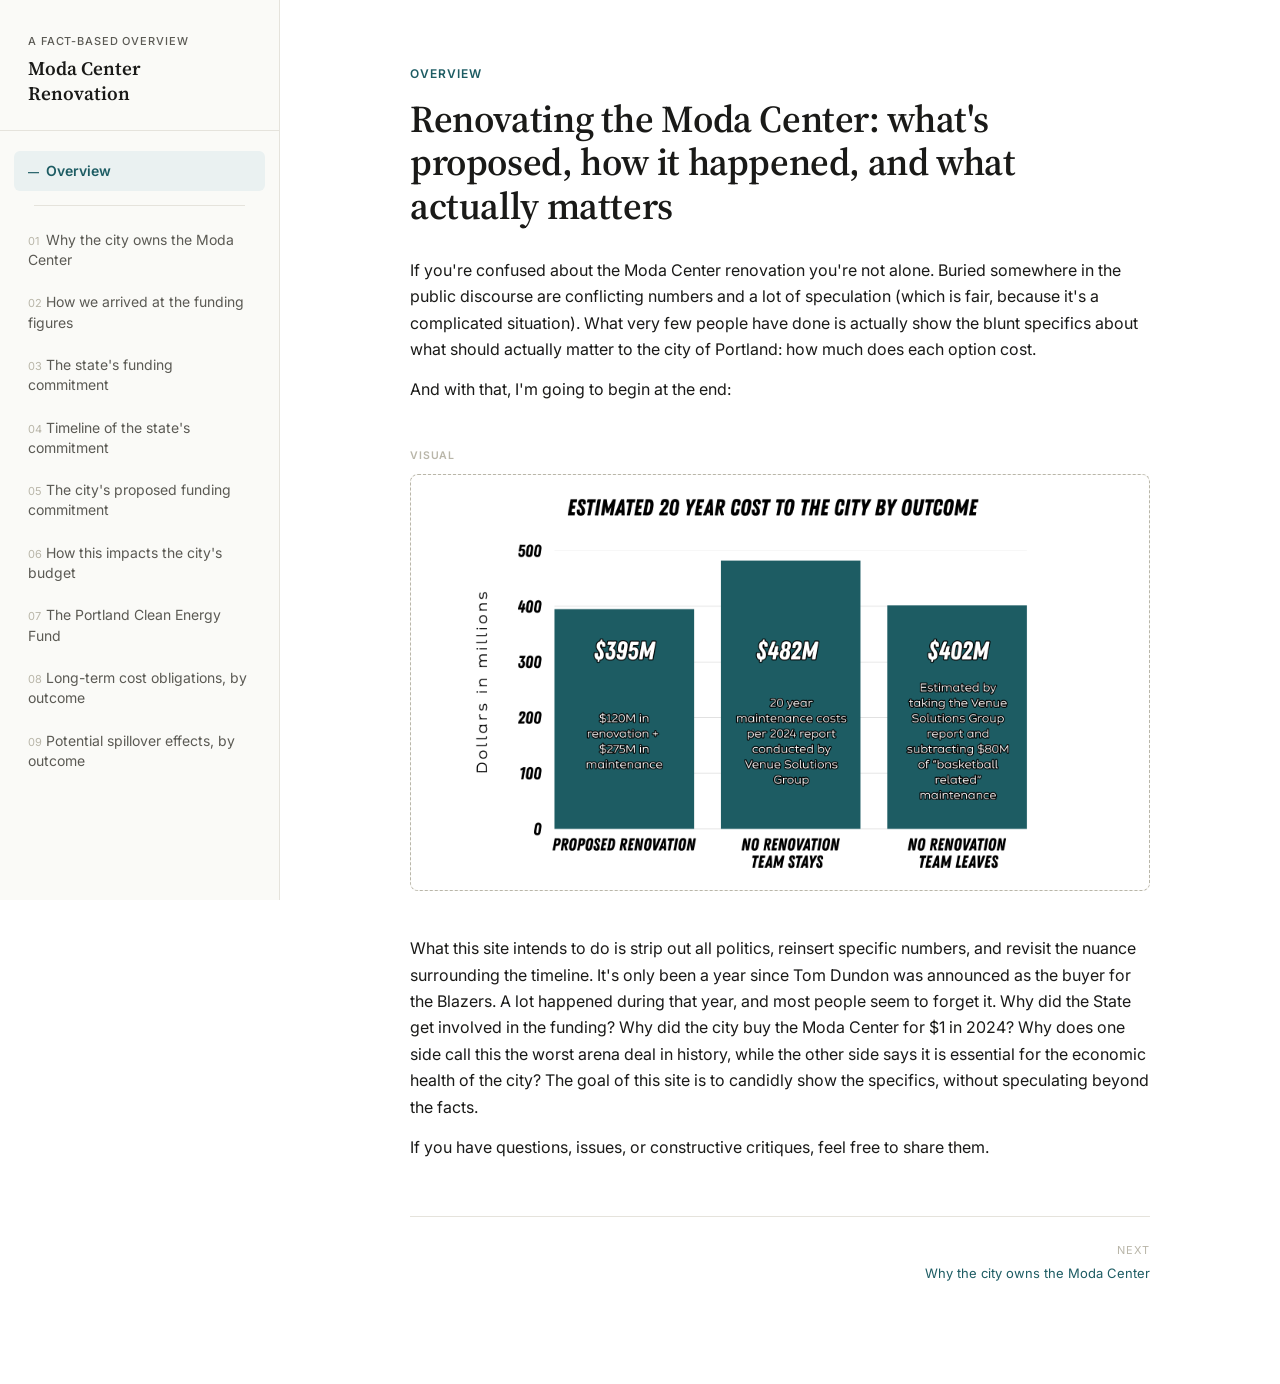
==== index.html @ 4bfef826 "Add files via upload" ====
<!DOCTYPE html>
<html lang="en">
<head>
<meta charset="UTF-8">
<meta name="viewport" content="width=device-width, initial-scale=1.0">
<title>Renovating the Moda Center: what's proposed, how it happened, and what actually matters — Moda Center Renovation</title>
<link rel="preconnect" href="https://fonts.googleapis.com">
<link href="https://fonts.googleapis.com/css2?family=Source+Serif+4:opsz,wght@8..60,500;8..60,600;8..60,700&family=Inter:wght@400;500;600&display=swap" rel="stylesheet">
<link rel="stylesheet" href="styles.css">
</head>
<body>

<div class="mobile-topbar">
  <button class="menu-btn" id="menuBtn" aria-label="Open menu">☰</button>
  <a class="name" href="index.html">Moda Center Renovation</a>
</div>
<div class="sidebar-overlay" id="overlay"></div>

<div class="app">

  <aside class="sidebar" id="sidebar">
    <div class="sidebar-title">
      <div class="kicker">A fact-based overview</div>
      <a class="name" href="index.html">Moda Center<br>Renovation</a>
    </div>
    <nav class="navlist" id="navlist">
      <a href="index.html" class="active"><span class="navnum">—</span>Overview</a>
      <div class="navdivider"></div>
      <a href="city-ownership.html"><span class="navnum">01</span>Why the city owns the Moda Center</a>
      <a href="funding-figures.html"><span class="navnum">02</span>How we arrived at the funding figures</a>
      <a href="state-commitment.html"><span class="navnum">03</span>The state's funding commitment</a>
      <a href="state-timeline.html"><span class="navnum">04</span>Timeline of the state's commitment</a>
      <a href="city-commitment.html"><span class="navnum">05</span>The city's proposed funding commitment</a>
      <a href="city-budget.html"><span class="navnum">06</span>How this impacts the city's budget</a>
      <a href="pcef.html"><span class="navnum">07</span>The Portland Clean Energy Fund</a>
      <a href="long-term-costs.html"><span class="navnum">08</span>Long-term cost obligations, by outcome</a>
      <a href="spillover.html"><span class="navnum">09</span>Potential spillover effects, by outcome</a>
    </nav>
  </aside>

  <main class="content">
    <div class="page">
      <div class="page-eyebrow">Overview</div>
      <h1>Renovating the Moda Center: what's proposed, how it happened, and what actually matters</h1>

      <div class="slot">
        <div class="intro-slot">
<p>If you're confused about the Moda Center renovation you're not alone. Buried somewhere in the public discourse are conflicting numbers and a lot of speculation (which is fair, because it's a complicated situation). What very few people have done is actually show the blunt specifics about what should actually matter to the city of Portland: how much does each option cost.</p>
<p>And with that, I'm going to begin at the end:</p>
        </div>
      </div>

      <div class="slot">
        <div class="slot-label">Visual</div>
        <div class="image-slot">
          <img src="overview.png" alt="Estimated 20-year cost to the city, by outcome">
        </div>
      </div>

      <div class="slot">
        <div class="commentary-slot">
<p>What this site intends to do is strip out all politics, reinsert specific numbers, and revisit the nuance surrounding the timeline. It's only been a year since Tom Dundon was announced as the buyer for the Blazers. A lot happened during that year, and most people seem to forget it. Why did the State get involved in the funding? Why did the city buy the Moda Center for $1 in 2024? Why does one side call this the worst arena deal in history, while the other side says it is essential for the economic health of the city? The goal of this site is to candidly show the specifics, without speculating beyond the facts.</p>
<p>If you have questions, issues, or constructive critiques, feel free to share them.</p>
        </div>
      </div>

      <div class="page-footer-nav">
        <span></span>
        <a class="next" href="city-ownership.html"><span class="dir">Next</span><span>Why the city owns the Moda Center</span></a>
      </div>
    </div>
  </main>
</div>

<script src="script.js"></script>

</body>
</html>
---- styles.css ----
:root{
  --white:#FFFFFF;
  --ink:#1A1A18;
  --ink-soft:#5B5A54;
  --line:#E5E3DC;
  --sidebar-bg:#FAFAF7;
  --accent:#1D5C63;
  --accent-soft:#EAF1F1;
  --placeholder-bg:#F7F6F2;
  --placeholder-line:#B9B6A9;
}
*{box-sizing:border-box;}
html{scroll-behavior:smooth;}
body{
  margin:0;
  background:var(--white);
  color:var(--ink);
  font-family:'Inter', -apple-system, sans-serif;
  line-height:1.65;
  -webkit-font-smoothing:antialiased;
}
a{color:var(--accent);text-decoration-color:rgba(29,92,99,0.35);text-underline-offset:2px;}
a:hover{text-decoration-color:var(--accent);}

/* ---------- Layout ---------- */
.app{display:flex;min-height:100vh;}

/* ---------- Sidebar ---------- */
.sidebar{
  width:280px;
  flex-shrink:0;
  background:var(--sidebar-bg);
  border-right:1px solid var(--line);
  padding:32px 0 40px;
  position:sticky;
  top:0;
  height:100vh;
  overflow-y:auto;
}
.sidebar-title{
  padding:0 28px 24px;
  border-bottom:1px solid var(--line);
  margin-bottom:12px;
}
.sidebar-title .kicker{
  font-size:11px;
  letter-spacing:.08em;
  text-transform:uppercase;
  color:var(--ink-soft);
  margin-bottom:6px;
  font-weight:500;
}
.sidebar-title .name{
  font-family:'Source Serif 4', serif;
  font-weight:600;
  font-size:19px;
  line-height:1.3;
  color:var(--ink);
  text-decoration:none;
  display:block;
}
nav.navlist{padding:8px 14px;}
nav.navlist a{
  display:block;
  text-decoration:none;
  color:var(--ink-soft);
  font-size:14px;
  line-height:1.45;
  padding:10px 14px;
  border-radius:6px;
  margin-bottom:2px;
  transition:background .12s ease, color .12s ease;
}
nav.navlist a:hover{background:var(--accent-soft);color:var(--ink);}
nav.navlist a.active{
  background:var(--accent-soft);
  color:var(--accent);
  font-weight:600;
}
nav.navlist .navnum{
  display:inline-block;
  font-family:'Inter',sans-serif;
  font-size:11px;
  color:var(--placeholder-line);
  width:18px;
}
nav.navlist a.active .navnum{color:var(--accent);}
.navdivider{
  height:1px;background:var(--line);margin:14px 20px;
}

/* Mobile toggle */
.mobile-topbar{display:none;}
.sidebar-overlay{display:none;}

/* ---------- Main content ---------- */
main.content{
  flex:1;
  min-width:0;
  padding:64px 48px 100px;
}
.page{max-width:740px;margin:0 auto;}

.page-eyebrow{
  font-size:12px;
  letter-spacing:.08em;
  text-transform:uppercase;
  color:var(--accent);
  font-weight:600;
  margin-bottom:14px;
}
.page h1{
  font-family:'Source Serif 4', serif;
  font-weight:600;
  font-size:clamp(28px, 4vw, 38px);
  line-height:1.15;
  letter-spacing:-0.01em;
  margin:0 0 28px;
}

/* ---------- Placeholder blocks (user fills these in) ---------- */
.slot{margin-bottom:44px;}
.slot-label{
  font-family:'Inter',sans-serif;
  font-size:10.5px;
  letter-spacing:.08em;
  text-transform:uppercase;
  color:var(--placeholder-line);
  font-weight:600;
  margin-bottom:10px;
}

.intro-slot{
  font-size:16px;
  line-height:1.65;
  color:var(--ink);
}
.intro-slot p{margin:0 0 14px;}
.intro-slot p:last-child{margin-bottom:0;}
.intro-slot .placeholder-text{color:var(--placeholder-line);font-style:italic;}

.image-slot{
  border:1.5px dashed var(--placeholder-line);
  background:var(--placeholder-bg);
  border-radius:8px;
  padding:0;
  overflow:hidden;
}
.image-slot .img-inner{
  min-height:280px;
  display:flex;
  flex-direction:column;
  align-items:center;
  justify-content:center;
  gap:10px;
  padding:36px 24px;
  text-align:center;
}
.image-slot .icon{font-size:26px;opacity:.35;}
.image-slot .img-title{
  font-family:'Inter',sans-serif;
  font-size:13px;
  font-weight:600;
  color:var(--ink-soft);
}
.image-slot .img-desc{
  font-size:13px;
  color:var(--placeholder-line);
  max-width:420px;
}
.image-slot img{
  display:block;
  width:100%;
  height:auto;
}

/* Two images side by side, sharing one caption beneath */
.image-pair{
  display:flex;
  gap:16px;
}
.image-pair .image-slot{
  flex:1;
  min-width:0;
}
@media (max-width:640px){
  .image-pair{flex-direction:column;}
}

/* Real, drafted infographics — distinct from the dashed "add your own" slots */
.graphic-card{
  border:1px solid var(--line);
  background:var(--white);
  border-radius:8px;
  padding:20px 16px 8px;
}
.graphic-card svg{display:block;width:100%;height:auto;}
.graphic-caption{
  font-family:'Inter',sans-serif;
  font-size:12px;
  color:var(--placeholder-line);
  text-align:center;
  padding:10px 16px 4px;
  font-style:italic;
}

.commentary-slot{
  font-size:16px;
  color:var(--ink);
}
.commentary-slot p{margin:0 0 14px;}
.commentary-slot p:last-child{margin-bottom:0;}
.commentary-slot .placeholder-text{
  color:var(--placeholder-line);
  font-style:italic;
  line-height:1.8;
}
.commentary-slot .placeholder-text p{margin:0 0 14px;}
.commentary-slot .example-link-note{
  margin-top:18px;
  padding:14px 16px;
  background:var(--placeholder-bg);
  border:1px dashed var(--placeholder-line);
  border-radius:6px;
  font-family:'Inter',sans-serif;
  font-size:12.5px;
  color:var(--ink-soft);
}
.commentary-slot .example-link-note code{
  background:var(--white);
  border:1px solid var(--line);
  border-radius:3px;
  padding:1px 5px;
  font-size:11.5px;
}
.commentary-slot ul{padding-left:20px;margin:0 0 14px;}
.commentary-slot li{margin-bottom:6px;}

.footnote-ref{
  font-size:11px;
  vertical-align:super;
  color:var(--accent);
  font-weight:600;
  margin-left:1px;
}

.footnotes{
  margin-top:40px;
  padding-top:18px;
  border-top:1px solid var(--line);
}
.footnotes .slot-label{margin-bottom:12px;}
.footnotes ol{
  padding-left:18px;
  margin:0;
  font-family:'Inter',sans-serif;
  font-size:12.5px;
  color:var(--ink-soft);
}
.footnotes li{margin-bottom:8px;line-height:1.6;}

.page-footer-nav{
  margin-top:56px;
  padding-top:24px;
  border-top:1px solid var(--line);
  display:flex;
  justify-content:space-between;
  font-family:'Inter',sans-serif;
  font-size:13px;
}
.page-footer-nav a{
  display:flex;
  flex-direction:column;
  text-decoration:none;
}
.page-footer-nav .dir{font-size:11px;text-transform:uppercase;letter-spacing:.06em;color:var(--placeholder-line);margin-bottom:3px;}
.page-footer-nav .next{margin-left:auto;text-align:right;}

@media (max-width: 880px){
  .sidebar{
    position:fixed;
    left:0;top:0;
    transform:translateX(-100%);
    z-index:50;
    transition:transform .2s ease;
    width:280px;
    box-shadow:2px 0 24px rgba(0,0,0,0.08);
  }
  .sidebar.open{transform:translateX(0);}
  .sidebar-overlay{
    display:none;
    position:fixed;inset:0;
    background:rgba(0,0,0,0.25);
    z-index:40;
  }
  .sidebar-overlay.show{display:block;}
  .mobile-topbar{
    display:flex;
    align-items:center;
    gap:14px;
    padding:16px 20px;
    border-bottom:1px solid var(--line);
    position:sticky;
    top:0;
    background:var(--white);
    z-index:30;
  }
  .mobile-topbar .menu-btn{
    border:1px solid var(--line);
    background:var(--white);
    border-radius:6px;
    width:36px;height:36px;
    display:flex;align-items:center;justify-content:center;
    cursor:pointer;
    font-size:16px;
  }
  .mobile-topbar .name{
    font-family:'Source Serif 4', serif;
    font-weight:600;
    font-size:16px;
    text-decoration:none;
    color:var(--ink);
  }
  main.content{padding:32px 22px 80px;}
}
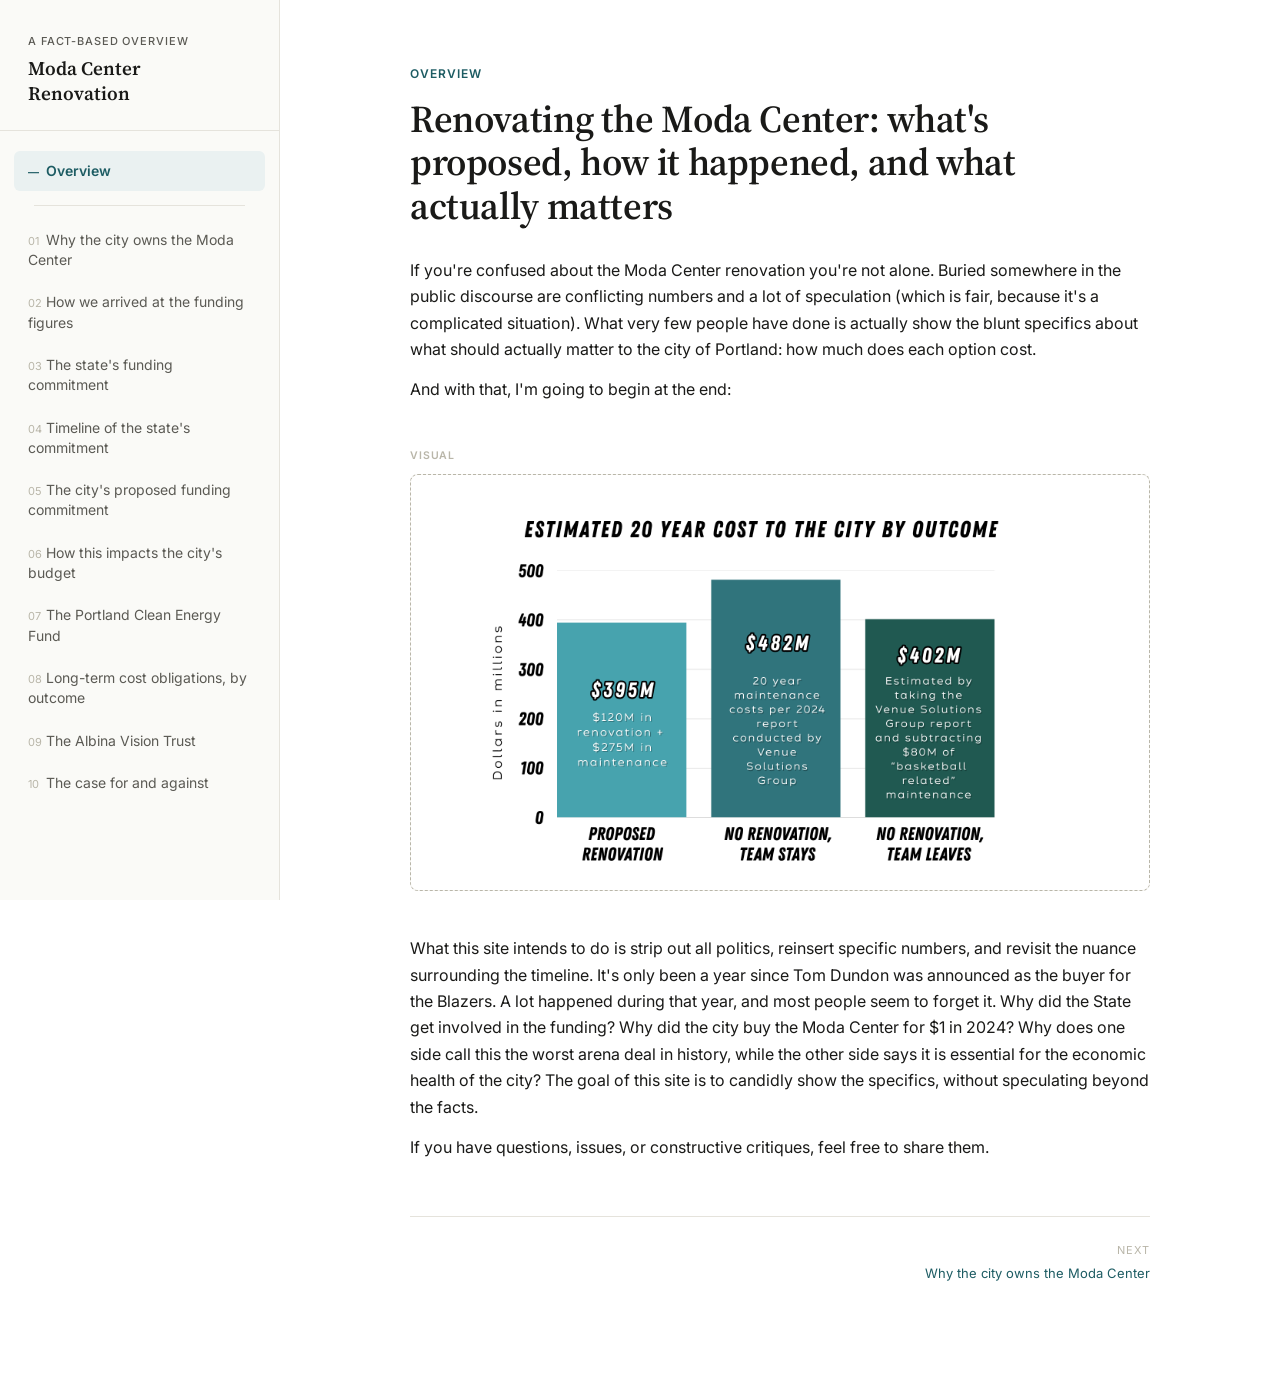
==== commit 7effbcf0: "Add files via upload" ====
--- a/index.html
+++ b/index.html
@@ -34,7 +34,8 @@
       <a href="city-budget.html"><span class="navnum">06</span>How this impacts the city's budget</a>
       <a href="pcef.html"><span class="navnum">07</span>The Portland Clean Energy Fund</a>
       <a href="long-term-costs.html"><span class="navnum">08</span>Long-term cost obligations, by outcome</a>
-      <a href="spillover.html"><span class="navnum">09</span>Potential spillover effects, by outcome</a>
+      <a href="spillover.html"><span class="navnum">09</span>The Albina Vision Trust</a>
+      <a href="case-for-against.html"><span class="navnum">10</span>The case for and against</a>
     </nav>
   </aside>
 
--- a/styles.css
+++ b/styles.css
@@ -187,6 +187,33 @@
   .image-pair{flex-direction:column;}
 }
 
+/* Two columns side by side, each with its own image + list (case-for/case-against pages) */
+.two-col{
+  display:flex;
+  gap:28px;
+  align-items:flex-start;
+}
+.two-col > div{
+  flex:1;
+  min-width:0;
+}
+.two-col h3{
+  font-family:'Source Serif 4', serif;
+  font-weight:600;
+  font-size:19px;
+  margin:0 0 14px;
+}
+.two-col ul{
+  padding-left:20px;
+  margin:14px 0 0;
+  font-size:15px;
+}
+.two-col li{margin-bottom:12px;line-height:1.55;}
+.two-col li a{font-size:12.5px;}
+@media (max-width:768px){
+  .two-col{flex-direction:column;}
+}
+
 /* Real, drafted infographics — distinct from the dashed "add your own" slots */
 .graphic-card{
   border:1px solid var(--line);
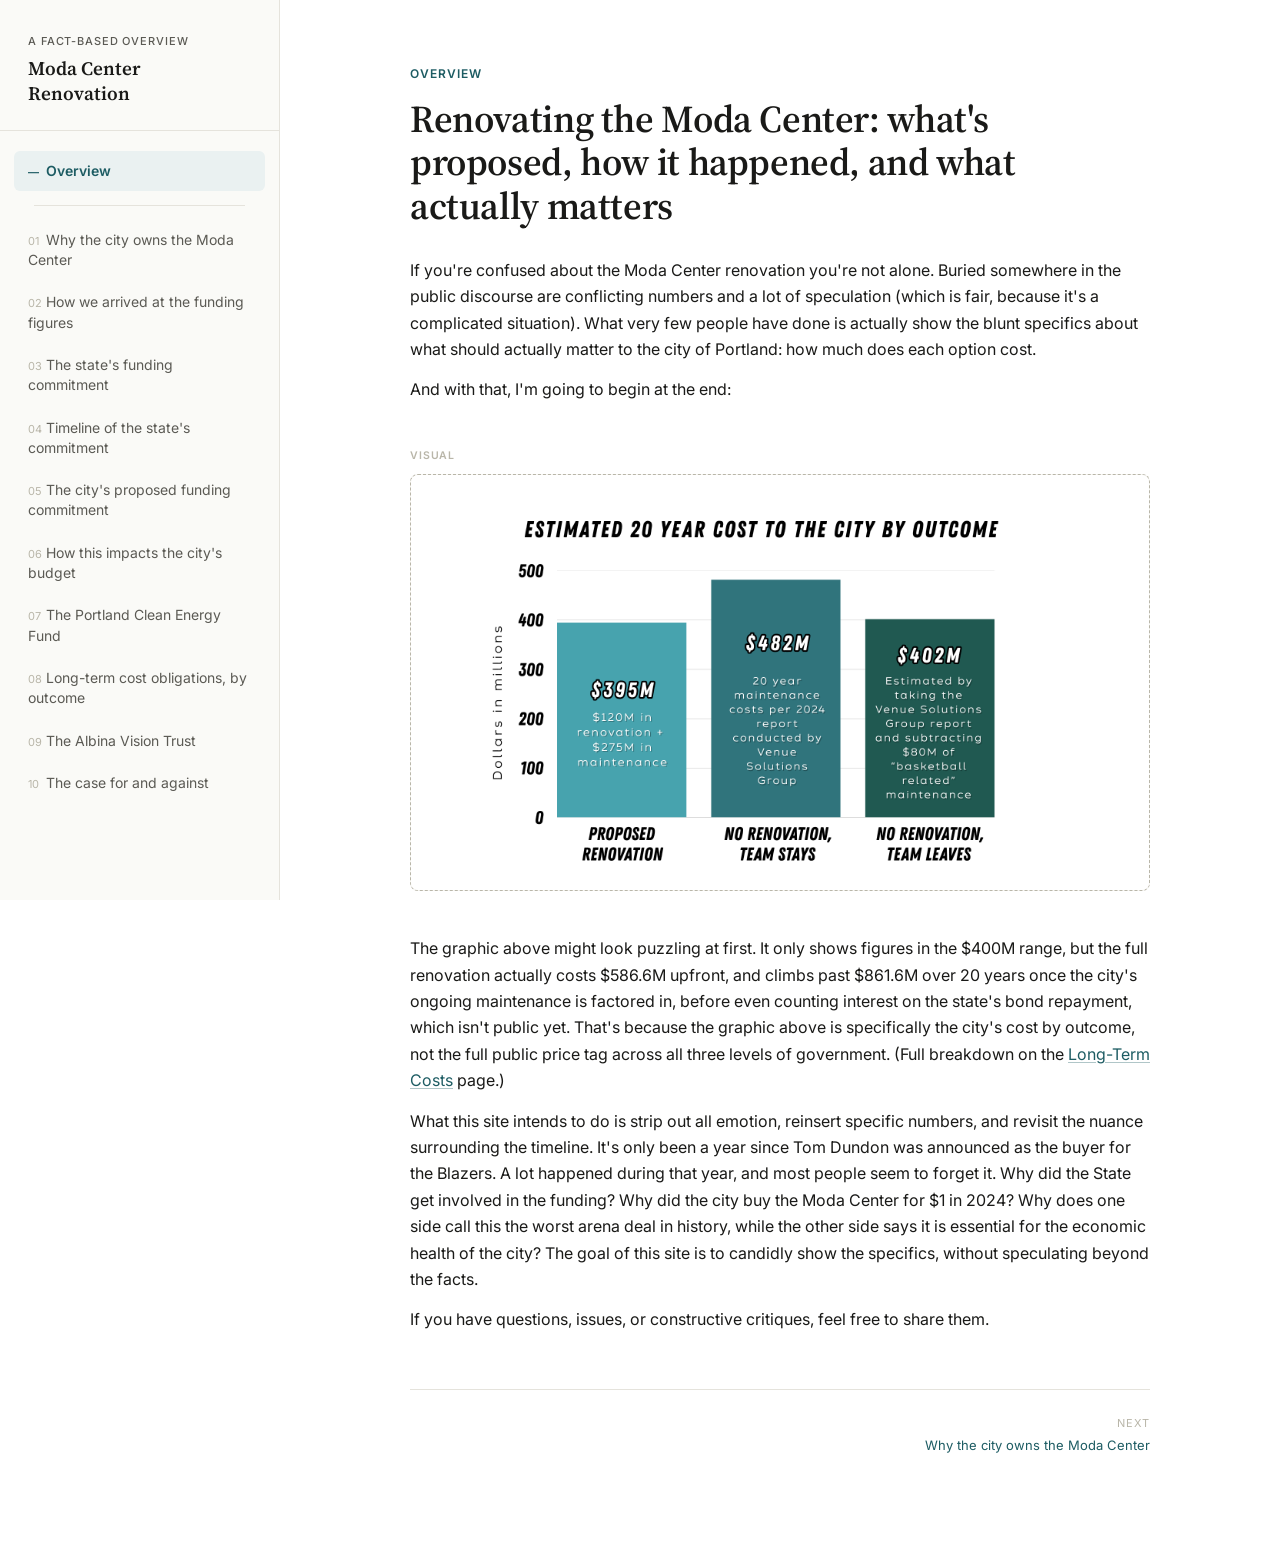
==== commit 15a52605: "Add files via upload" ====
--- a/index.html
+++ b/index.html
@@ -60,7 +60,8 @@
 
       <div class="slot">
         <div class="commentary-slot">
-<p>What this site intends to do is strip out all politics, reinsert specific numbers, and revisit the nuance surrounding the timeline. It's only been a year since Tom Dundon was announced as the buyer for the Blazers. A lot happened during that year, and most people seem to forget it. Why did the State get involved in the funding? Why did the city buy the Moda Center for $1 in 2024? Why does one side call this the worst arena deal in history, while the other side says it is essential for the economic health of the city? The goal of this site is to candidly show the specifics, without speculating beyond the facts.</p>
+<p>The graphic above might look puzzling at first. It only shows figures in the $400M range, but the full renovation actually costs $586.6M upfront, and climbs past $861.6M over 20 years once the city's ongoing maintenance is factored in, before even counting interest on the state's bond repayment, which isn't public yet. That's because the graphic above is specifically the city's cost by outcome, not the full public price tag across all three levels of government. (Full breakdown on the <a href="long-term-costs.html">Long-Term Costs</a> page.)</p>
+<p>What this site intends to do is strip out all emotion, reinsert specific numbers, and revisit the nuance surrounding the timeline. It's only been a year since Tom Dundon was announced as the buyer for the Blazers. A lot happened during that year, and most people seem to forget it. Why did the State get involved in the funding? Why did the city buy the Moda Center for $1 in 2024? Why does one side call this the worst arena deal in history, while the other side says it is essential for the economic health of the city? The goal of this site is to candidly show the specifics, without speculating beyond the facts.</p>
 <p>If you have questions, issues, or constructive critiques, feel free to share them.</p>
         </div>
       </div>
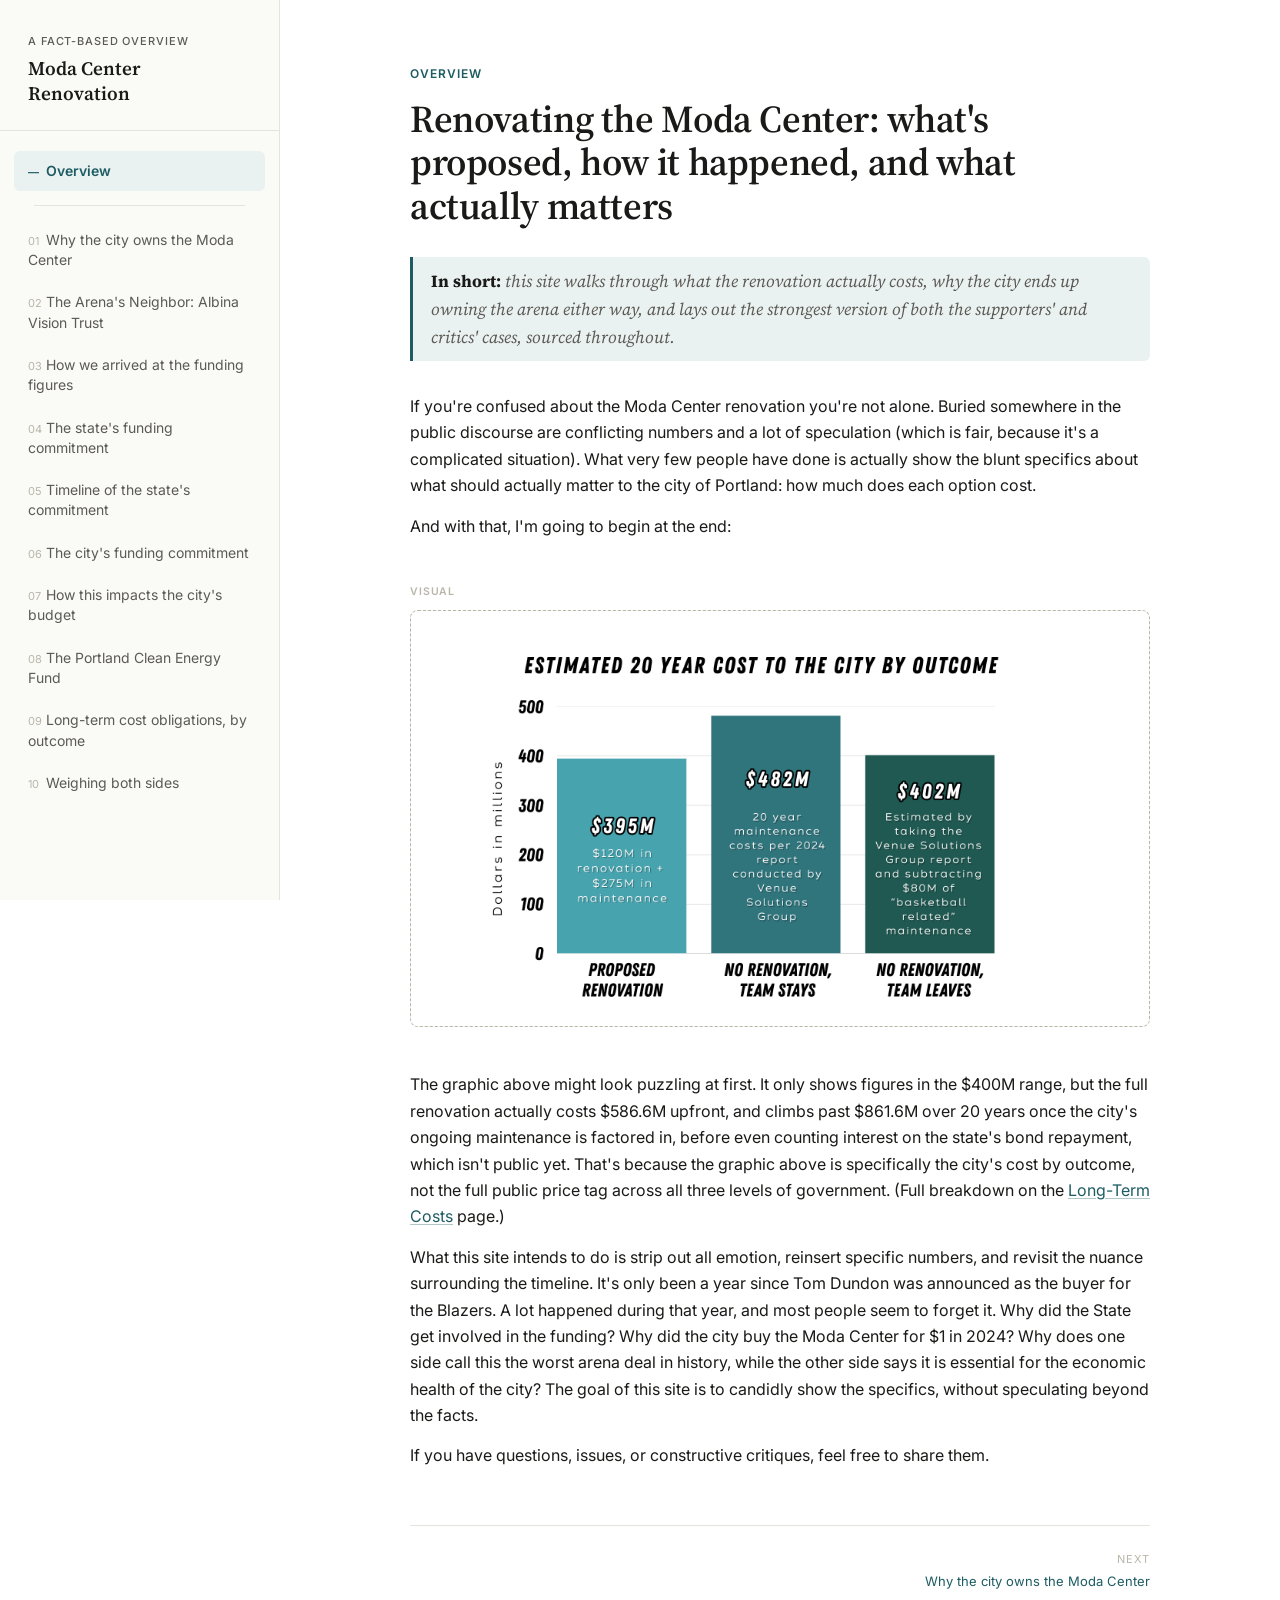
==== commit 6f6a685f: "Add files via upload" ====
--- a/index.html
+++ b/index.html
@@ -24,18 +24,18 @@
       <a class="name" href="index.html">Moda Center<br>Renovation</a>
     </div>
     <nav class="navlist" id="navlist">
-      <a href="index.html" class="active"><span class="navnum">—</span>Overview</a>
+      <a href="index.html" class="active"><span class="navnum">&mdash;</span>Overview</a>
       <div class="navdivider"></div>
       <a href="city-ownership.html"><span class="navnum">01</span>Why the city owns the Moda Center</a>
-      <a href="funding-figures.html"><span class="navnum">02</span>How we arrived at the funding figures</a>
-      <a href="state-commitment.html"><span class="navnum">03</span>The state's funding commitment</a>
-      <a href="state-timeline.html"><span class="navnum">04</span>Timeline of the state's commitment</a>
-      <a href="city-commitment.html"><span class="navnum">05</span>The city's proposed funding commitment</a>
-      <a href="city-budget.html"><span class="navnum">06</span>How this impacts the city's budget</a>
-      <a href="pcef.html"><span class="navnum">07</span>The Portland Clean Energy Fund</a>
-      <a href="long-term-costs.html"><span class="navnum">08</span>Long-term cost obligations, by outcome</a>
-      <a href="spillover.html"><span class="navnum">09</span>The Albina Vision Trust</a>
-      <a href="case-for-against.html"><span class="navnum">10</span>The case for and against</a>
+      <a href="albina.html"><span class="navnum">02</span>The Arena's Neighbor: Albina Vision Trust</a>
+      <a href="funding-figures.html"><span class="navnum">03</span>How we arrived at the funding figures</a>
+      <a href="state-commitment.html"><span class="navnum">04</span>The state's funding commitment</a>
+      <a href="state-timeline.html"><span class="navnum">05</span>Timeline of the state's commitment</a>
+      <a href="city-commitment.html"><span class="navnum">06</span>The city's funding commitment</a>
+      <a href="city-budget.html"><span class="navnum">07</span>How this impacts the city's budget</a>
+      <a href="pcef.html"><span class="navnum">08</span>The Portland Clean Energy Fund</a>
+      <a href="long-term-costs.html"><span class="navnum">09</span>Long-term cost obligations, by outcome</a>
+      <a href="case-for-against.html"><span class="navnum">10</span>Weighing both sides</a>
     </nav>
   </aside>
 
@@ -43,6 +43,10 @@
     <div class="page">
       <div class="page-eyebrow">Overview</div>
       <h1>Renovating the Moda Center: what's proposed, how it happened, and what actually matters</h1>
+
+      <div class="tldr">
+        <strong>In short:</strong> this site walks through what the renovation actually costs, why the city ends up owning the arena either way, and lays out the strongest version of both the supporters' and critics' cases, sourced throughout.
+      </div>
 
       <div class="slot">
         <div class="intro-slot">
--- a/styles.css
+++ b/styles.css
@@ -285,6 +285,79 @@
   color:var(--ink-soft);
 }
 .footnotes li{margin-bottom:8px;line-height:1.6;}
+
+/* One-line "in short" summary under H1 */
+.tldr{
+  font-size:17px;
+  color:var(--ink-soft);
+  border-left:3px solid var(--accent);
+  padding:10px 18px;
+  margin:0 0 32px;
+  background:var(--accent-soft);
+  border-radius:0 6px 6px 0;
+  font-family:'Source Serif 4', serif;
+  font-style:italic;
+}
+.tldr strong{font-style:normal;color:var(--ink);}
+
+/* Pulled-out stat callout (two-panel comparison) */
+.stat-callout{
+  display:flex;
+  border:1px solid var(--line);
+  border-radius:8px;
+  overflow:hidden;
+  margin:32px 0;
+}
+.stat-callout .stat-block{
+  flex:1;
+  padding:22px 20px;
+  text-align:center;
+  border-right:1px solid var(--line);
+}
+.stat-callout .stat-block:last-child{border-right:none;background:var(--accent-soft);}
+.stat-callout .num{
+  font-family:'Source Serif 4', serif;
+  font-weight:600;
+  font-size:32px;
+  color:var(--ink);
+  display:block;
+}
+.stat-callout .stat-block:last-child .num{color:var(--accent);}
+.stat-callout .lbl{
+  font-size:12px;
+  color:var(--ink-soft);
+  text-transform:uppercase;
+  letter-spacing:.04em;
+  margin-top:4px;
+  display:block;
+}
+@media (max-width:600px){
+  .stat-callout{flex-direction:column;}
+  .stat-callout .stat-block{border-right:none;border-bottom:1px solid var(--line);}
+  .stat-callout .stat-block:last-child{border-bottom:none;}
+}
+
+/* Consistent bold-label / dated fact list */
+.fact-list{list-style:none;margin:14px 0;padding:0;}
+.fact-list li{
+  display:grid;
+  grid-template-columns:120px 1fr;
+  gap:16px;
+  padding:12px 0;
+  border-bottom:1px solid var(--line);
+  font-size:15px;
+}
+.fact-list li:first-child{padding-top:0;}
+.fact-list li:last-child{border-bottom:none;}
+.fact-list .fl-label{
+  font-family:'Source Serif 4', serif;
+  font-weight:600;
+  color:var(--accent);
+  font-size:15px;
+}
+@media (max-width:560px){
+  .fact-list li{grid-template-columns:1fr;gap:2px;}
+}
 
 .page-footer-nav{
   margin-top:56px;
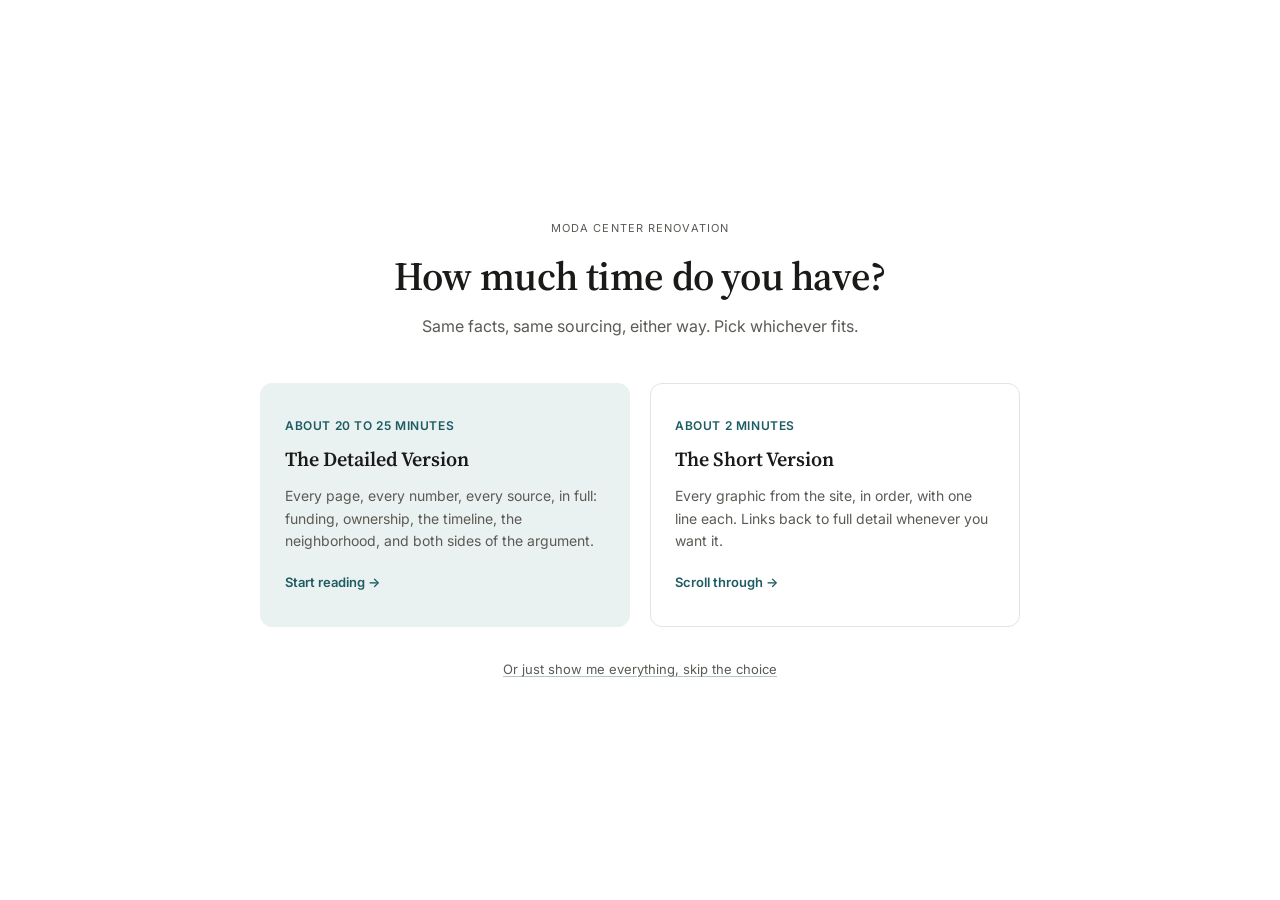
==== commit 066af4f6: "Add files via upload" ====
--- a/index.html
+++ b/index.html
@@ -3,82 +3,36 @@
 <head>
 <meta charset="UTF-8">
 <meta name="viewport" content="width=device-width, initial-scale=1.0">
-<title>Renovating the Moda Center: what's proposed, how it happened, and what actually matters — Moda Center Renovation</title>
+<title>Moda Center Renovation</title>
 <link rel="preconnect" href="https://fonts.googleapis.com">
 <link href="https://fonts.googleapis.com/css2?family=Source+Serif+4:opsz,wght@8..60,500;8..60,600;8..60,700&family=Inter:wght@400;500;600&display=swap" rel="stylesheet">
 <link rel="stylesheet" href="styles.css">
 </head>
-<body>
+<body class="landing-body">
 
-<div class="mobile-topbar">
-  <button class="menu-btn" id="menuBtn" aria-label="Open menu">☰</button>
-  <a class="name" href="index.html">Moda Center Renovation</a>
+<div class="landing-wrap">
+  <div class="kicker">Moda Center Renovation</div>
+  <h1 class="landing-h1">How much time do you have?</h1>
+  <p class="landing-sub">Same facts, same sourcing, either way. Pick whichever fits.</p>
+
+  <div class="choices">
+    <a class="choice-card primary" href="overview.html">
+      <div class="time">About 20 to 25 minutes</div>
+      <h2>The Detailed Version</h2>
+      <p>Every page, every number, every source, in full: funding, ownership, the timeline, the neighborhood, and both sides of the argument.</p>
+      <span class="cta">Start reading</span>
+    </a>
+
+    <a class="choice-card" href="short-version.html">
+      <div class="time">About 2 minutes</div>
+      <h2>The Short Version</h2>
+      <p>Every graphic from the site, in order, with one line each. Links back to full detail whenever you want it.</p>
+      <span class="cta">Scroll through</span>
+    </a>
+  </div>
+
+  <a class="skip-link" href="overview.html">Or just show me everything, skip the choice</a>
 </div>
-<div class="sidebar-overlay" id="overlay"></div>
-
-<div class="app">
-
-  <aside class="sidebar" id="sidebar">
-    <div class="sidebar-title">
-      <div class="kicker">A fact-based overview</div>
-      <a class="name" href="index.html">Moda Center<br>Renovation</a>
-    </div>
-    <nav class="navlist" id="navlist">
-      <a href="index.html" class="active"><span class="navnum">&mdash;</span>Overview</a>
-      <div class="navdivider"></div>
-      <a href="city-ownership.html"><span class="navnum">01</span>Why the city owns the Moda Center</a>
-      <a href="albina.html"><span class="navnum">02</span>The Arena's Neighbor: Albina Vision Trust</a>
-      <a href="funding-figures.html"><span class="navnum">03</span>How we arrived at the funding figures</a>
-      <a href="state-commitment.html"><span class="navnum">04</span>The state's funding commitment</a>
-      <a href="state-timeline.html"><span class="navnum">05</span>Timeline of the state's commitment</a>
-      <a href="city-commitment.html"><span class="navnum">06</span>The city's funding commitment</a>
-      <a href="city-budget.html"><span class="navnum">07</span>How this impacts the city's budget</a>
-      <a href="pcef.html"><span class="navnum">08</span>The Portland Clean Energy Fund</a>
-      <a href="long-term-costs.html"><span class="navnum">09</span>Long-term cost obligations, by outcome</a>
-      <a href="case-for-against.html"><span class="navnum">10</span>Weighing both sides</a>
-    </nav>
-  </aside>
-
-  <main class="content">
-    <div class="page">
-      <div class="page-eyebrow">Overview</div>
-      <h1>Renovating the Moda Center: what's proposed, how it happened, and what actually matters</h1>
-
-      <div class="tldr">
-        <strong>In short:</strong> this site walks through what the renovation actually costs, why the city ends up owning the arena either way, and lays out the strongest version of both the supporters' and critics' cases, sourced throughout.
-      </div>
-
-      <div class="slot">
-        <div class="intro-slot">
-<p>If you're confused about the Moda Center renovation you're not alone. Buried somewhere in the public discourse are conflicting numbers and a lot of speculation (which is fair, because it's a complicated situation). What very few people have done is actually show the blunt specifics about what should actually matter to the city of Portland: how much does each option cost.</p>
-<p>And with that, I'm going to begin at the end:</p>
-        </div>
-      </div>
-
-      <div class="slot">
-        <div class="slot-label">Visual</div>
-        <div class="image-slot">
-          <img src="overview.png" alt="Estimated 20-year cost to the city, by outcome">
-        </div>
-      </div>
-
-      <div class="slot">
-        <div class="commentary-slot">
-<p>The graphic above might look puzzling at first. It only shows figures in the $400M range, but the full renovation actually costs $586.6M upfront, and climbs past $861.6M over 20 years once the city's ongoing maintenance is factored in, before even counting interest on the state's bond repayment, which isn't public yet. That's because the graphic above is specifically the city's cost by outcome, not the full public price tag across all three levels of government. (Full breakdown on the <a href="long-term-costs.html">Long-Term Costs</a> page.)</p>
-<p>What this site intends to do is strip out all emotion, reinsert specific numbers, and revisit the nuance surrounding the timeline. It's only been a year since Tom Dundon was announced as the buyer for the Blazers. A lot happened during that year, and most people seem to forget it. Why did the State get involved in the funding? Why did the city buy the Moda Center for $1 in 2024? Why does one side call this the worst arena deal in history, while the other side says it is essential for the economic health of the city? The goal of this site is to candidly show the specifics, without speculating beyond the facts.</p>
-<p>If you have questions, issues, or constructive critiques, feel free to share them.</p>
-        </div>
-      </div>
-
-      <div class="page-footer-nav">
-        <span></span>
-        <a class="next" href="city-ownership.html"><span class="dir">Next</span><span>Why the city owns the Moda Center</span></a>
-      </div>
-    </div>
-  </main>
-</div>
-
-<script src="script.js"></script>
 
 </body>
 </html>
--- a/styles.css
+++ b/styles.css
@@ -10,10 +10,20 @@
   --placeholder-line:#B9B6A9;
 }
 *{box-sizing:border-box;}
-html{scroll-behavior:smooth;}
+html{
+  scroll-behavior:smooth;
+  background-color:#EDEFEF;
+  background-image:
+    linear-gradient(180deg, rgba(237,239,239,0.88), rgba(237,239,239,0.93)),
+    url('site-background.png');
+  background-repeat:no-repeat;
+  background-size:cover;
+  background-position:top center;
+  background-attachment:fixed;
+}
 body{
   margin:0;
-  background:var(--white);
+  background:transparent;
   color:var(--ink);
   font-family:'Inter', -apple-system, sans-serif;
   line-height:1.65;
@@ -99,7 +109,14 @@
   min-width:0;
   padding:64px 48px 100px;
 }
-.page{max-width:740px;margin:0 auto;}
+.page{
+  max-width:740px;
+  margin:0 auto;
+  background:var(--white);
+  border-radius:14px;
+  padding:48px 56px;
+  box-shadow:0 4px 30px rgba(20,30,30,0.06);
+}
 
 .page-eyebrow{
   font-size:12px;
@@ -285,6 +302,23 @@
   color:var(--ink-soft);
 }
 .footnotes li{margin-bottom:8px;line-height:1.6;}
+
+/* Reading-time badge */
+.readtime{
+  display:inline-flex;
+  align-items:center;
+  gap:8px;
+  font-family:'Inter',sans-serif;
+  font-size:13px;
+  color:var(--ink-soft);
+  background:var(--placeholder-bg);
+  border:1px solid var(--line);
+  border-radius:20px;
+  padding:7px 16px;
+  margin:0 0 28px;
+}
+.readtime .clock{font-size:14px;}
+.readtime strong{color:var(--ink);font-weight:600;}
 
 /* One-line "in short" summary under H1 */
 .tldr{
@@ -421,5 +455,134 @@
     text-decoration:none;
     color:var(--ink);
   }
-  main.content{padding:32px 22px 80px;}
-}
+  main.content{padding:32px 14px 80px;}
+  .page{padding:28px 24px;border-radius:10px;}
+}
+
+/* ============================================== */
+/* The Short Version — fast-scan page blocks       */
+/* ============================================== */
+.scan-block{padding:36px 0;border-bottom:1px solid var(--line);}
+.scan-block:first-of-type{padding-top:0;}
+.scan-block:last-child{border-bottom:none;}
+.scan-block .scan-num{
+  font-family:'Inter',sans-serif;
+  font-size:11px;
+  color:var(--accent);
+  font-weight:600;
+  letter-spacing:.06em;
+  text-transform:uppercase;
+  margin-bottom:6px;
+}
+.scan-block h2{
+  font-family:'Source Serif 4', serif;
+  font-weight:600;
+  font-size:20px;
+  margin:0 0 14px;
+  line-height:1.3;
+}
+.scan-block a h2{color:var(--ink);}
+.scan-block a{text-decoration:none;}
+.scan-block .image-slot{margin-bottom:14px;}
+.scan-block > p{
+  font-size:15px;
+  color:var(--ink-soft);
+  margin:0 0 10px;
+}
+.readmore{
+  font-family:'Inter',sans-serif;
+  font-size:13px;
+  font-weight:600;
+  text-decoration:none;
+}
+.readmore::after{content:" \2192";}
+
+/* ============================================== */
+/* Landing choice page (index.html only)           */
+/* ============================================== */
+.landing-body{
+  margin:0;
+  background:var(--white);
+  color:var(--ink);
+  font-family:'Inter', -apple-system, sans-serif;
+  line-height:1.6;
+  -webkit-font-smoothing:antialiased;
+  min-height:100vh;
+  display:flex;
+  align-items:center;
+  justify-content:center;
+  padding:40px 20px;
+}
+.landing-wrap{max-width:760px;width:100%;text-align:center;}
+.landing-wrap .kicker{
+  font-family:'Inter',sans-serif;
+  font-size:11px;
+  letter-spacing:.1em;
+  text-transform:uppercase;
+  color:var(--ink-soft);
+  margin-bottom:14px;
+}
+.landing-h1{
+  font-family:'Source Serif 4', serif;
+  font-weight:600;
+  font-size:clamp(28px,4.5vw,40px);
+  line-height:1.2;
+  margin:0 0 14px;
+  letter-spacing:-0.01em;
+}
+.landing-sub{
+  font-size:16px;
+  color:var(--ink-soft);
+  max-width:480px;
+  margin:0 auto 44px;
+}
+.choices{display:flex;gap:20px;}
+.choice-card{
+  flex:1;
+  border:1.5px solid var(--line);
+  border-radius:12px;
+  padding:32px 24px;
+  text-align:left;
+  text-decoration:none;
+  color:inherit;
+  transition:border-color .15s ease, box-shadow .15s ease, transform .15s ease;
+  display:block;
+}
+.choice-card:hover{
+  border-color:var(--accent);
+  box-shadow:0 6px 24px rgba(29,92,99,0.1);
+  transform:translateY(-2px);
+}
+.choice-card .time{
+  font-family:'Inter',sans-serif;
+  font-size:12px;
+  font-weight:600;
+  color:var(--accent);
+  text-transform:uppercase;
+  letter-spacing:.05em;
+  margin-bottom:8px;
+}
+.choice-card h2{
+  font-family:'Source Serif 4', serif;
+  font-weight:600;
+  font-size:20px;
+  margin:0 0 10px;
+}
+.choice-card p{
+  font-size:14px;
+  color:var(--ink-soft);
+  margin:0 0 16px;
+  line-height:1.6;
+}
+.choice-card .cta{
+  font-family:'Inter',sans-serif;
+  font-size:13px;
+  font-weight:600;
+  color:var(--accent);
+}
+.choice-card .cta::after{content:" \2192";}
+.choice-card.primary{background:var(--accent-soft);border-color:var(--accent-soft);}
+.skip-link{display:block;margin-top:32px;font-size:13px;color:var(--ink-soft);}
+@media (max-width:600px){
+  .choices{flex-direction:column;}
+}
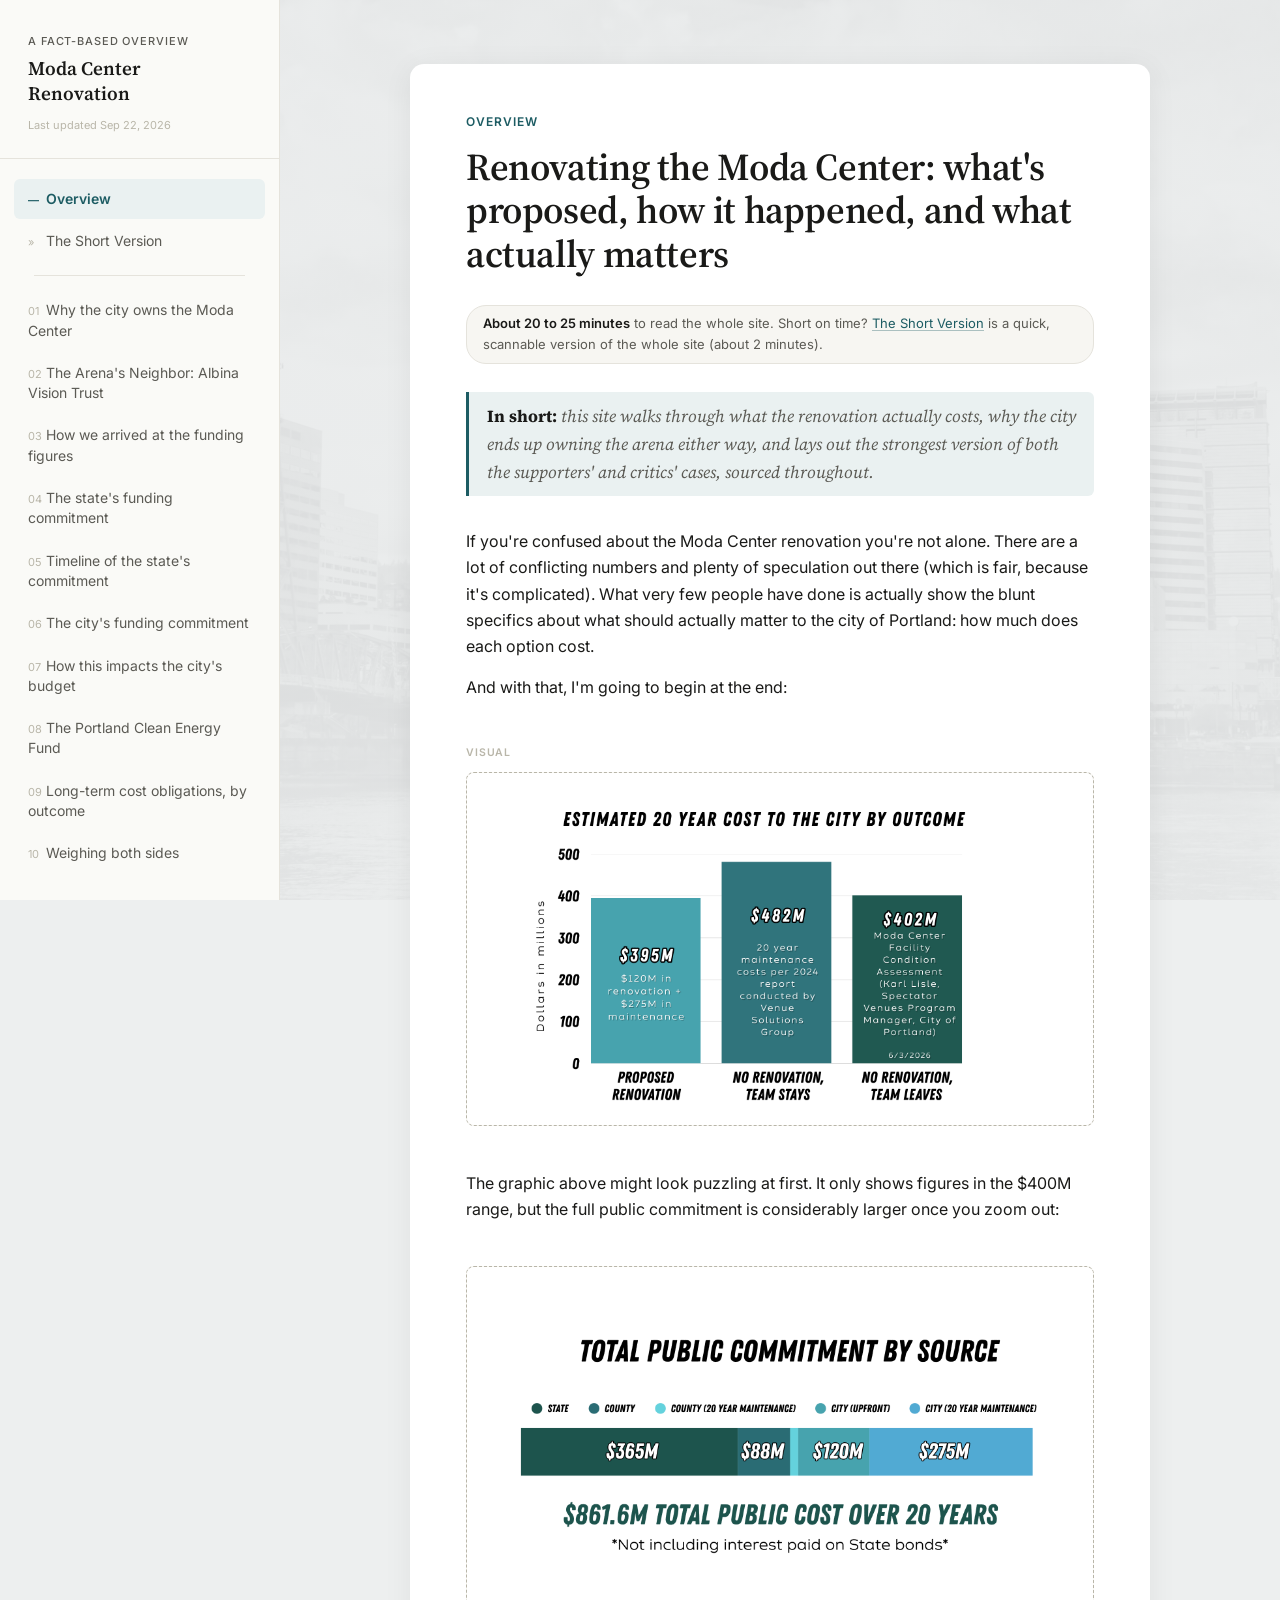
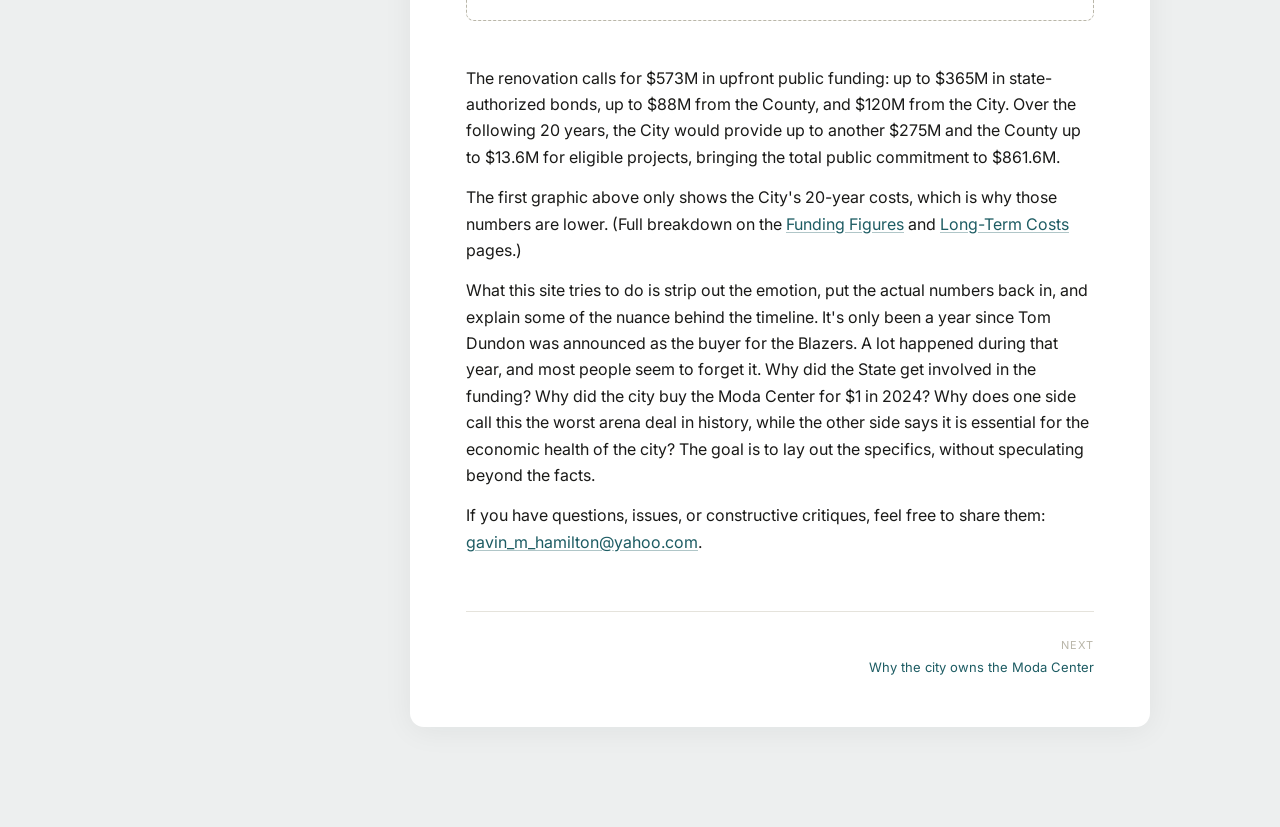
==== commit 9158c0bb: "Add files via upload" ====
--- a/index.html
+++ b/index.html
@@ -3,36 +3,101 @@
 <head>
 <meta charset="UTF-8">
 <meta name="viewport" content="width=device-width, initial-scale=1.0">
-<title>Moda Center Renovation</title>
+<title>Renovating the Moda Center: what's proposed, how it happened, and what actually matters — Moda Center Renovation</title>
 <link rel="preconnect" href="https://fonts.googleapis.com">
 <link href="https://fonts.googleapis.com/css2?family=Source+Serif+4:opsz,wght@8..60,500;8..60,600;8..60,700&family=Inter:wght@400;500;600&display=swap" rel="stylesheet">
 <link rel="stylesheet" href="styles.css">
 </head>
-<body class="landing-body">
+<body>
 
-<div class="landing-wrap">
-  <div class="kicker">Moda Center Renovation</div>
-  <h1 class="landing-h1">How much time do you have?</h1>
-  <p class="landing-sub">Same facts, same sourcing, either way. Pick whichever fits.</p>
+<div class="mobile-topbar">
+  <button class="menu-btn" id="menuBtn" aria-label="Open menu">☰</button>
+  <a class="name" href="index.html">Moda Center Renovation</a>
+</div>
+<div class="sidebar-overlay" id="overlay"></div>
 
-  <div class="choices">
-    <a class="choice-card primary" href="overview.html">
-      <div class="time">About 20 to 25 minutes</div>
-      <h2>The Detailed Version</h2>
-      <p>Every page, every number, every source, in full: funding, ownership, the timeline, the neighborhood, and both sides of the argument.</p>
-      <span class="cta">Start reading</span>
-    </a>
+<div class="app">
 
-    <a class="choice-card" href="short-version.html">
-      <div class="time">About 2 minutes</div>
-      <h2>The Short Version</h2>
-      <p>Every graphic from the site, in order, with one line each. Links back to full detail whenever you want it.</p>
-      <span class="cta">Scroll through</span>
-    </a>
-  </div>
+  <aside class="sidebar" id="sidebar">
+    <div class="sidebar-title">
+      <div class="kicker">A fact-based overview</div>
+      <a class="name" href="index.html">Moda Center<br>Renovation</a>
+      <div class="last-updated">Last updated Sep 22, 2026</div>
+    </div>
+    <nav class="navlist" id="navlist">
+      <a href="index.html" class="active"><span class="navnum">&mdash;</span>Overview</a>
+      <a href="short-version.html"><span class="navnum">&raquo;</span>The Short Version</a>
+      <div class="navdivider"></div>
+      <a href="city-ownership.html"><span class="navnum">01</span>Why the city owns the Moda Center</a>
+      <a href="albina.html"><span class="navnum">02</span>The Arena's Neighbor: Albina Vision Trust</a>
+      <a href="funding-figures.html"><span class="navnum">03</span>How we arrived at the funding figures</a>
+      <a href="state-commitment.html"><span class="navnum">04</span>The state's funding commitment</a>
+      <a href="state-timeline.html"><span class="navnum">05</span>Timeline of the state's commitment</a>
+      <a href="city-commitment.html"><span class="navnum">06</span>The city's funding commitment</a>
+      <a href="city-budget.html"><span class="navnum">07</span>How this impacts the city's budget</a>
+      <a href="pcef.html"><span class="navnum">08</span>The Portland Clean Energy Fund</a>
+      <a href="long-term-costs.html"><span class="navnum">09</span>Long-term cost obligations, by outcome</a>
+      <a href="case-for-against.html"><span class="navnum">10</span>Weighing both sides</a>
+    </nav>
+  </aside>
 
-  <a class="skip-link" href="overview.html">Or just show me everything, skip the choice</a>
+  <main class="content">
+    <div class="page">
+      <div class="page-eyebrow">Overview</div>
+      <h1>Renovating the Moda Center: what's proposed, how it happened, and what actually matters</h1>
+
+      <div class="readtime">
+        <span><strong>About 20 to 25 minutes</strong> to read the whole site. Short on time? <a href="short-version.html">The Short Version</a> is a quick, scannable version of the whole site (about 2 minutes).</span>
+      </div>
+
+      <div class="tldr">
+        <strong>In short:</strong> this site walks through what the renovation actually costs, why the city ends up owning the arena either way, and lays out the strongest version of both the supporters' and critics' cases, sourced throughout.
+      </div>
+
+      <div class="slot">
+        <div class="intro-slot">
+<p>If you're confused about the Moda Center renovation you're not alone. There are a lot of conflicting numbers and plenty of speculation out there (which is fair, because it's complicated). What very few people have done is actually show the blunt specifics about what should actually matter to the city of Portland: how much does each option cost.</p>
+<p>And with that, I'm going to begin at the end:</p>
+        </div>
+      </div>
+
+      <div class="slot">
+        <div class="slot-label">Visual</div>
+        <div class="image-slot">
+          <img src="overview.png" alt="Estimated 20-year cost to the city, by outcome">
+        </div>
+      </div>
+
+      <div class="slot">
+        <div class="commentary-slot">
+<p>The graphic above might look puzzling at first. It only shows figures in the $400M range, but the full public commitment is considerably larger once you zoom out:</p>
+        </div>
+      </div>
+
+      <div class="slot">
+        <div class="image-slot">
+          <img src="long-term-total.png" alt="Total public commitment over 20 years, by source, versus private capital">
+        </div>
+      </div>
+
+      <div class="slot">
+        <div class="commentary-slot">
+<p>The renovation calls for $573M in upfront public funding: up to $365M in state-authorized bonds, up to $88M from the County, and $120M from the City. Over the following 20 years, the City would provide up to another $275M and the County up to $13.6M for eligible projects, bringing the total public commitment to $861.6M.</p>
+<p>The first graphic above only shows the City's 20-year costs, which is why those numbers are lower. (Full breakdown on the <a href="funding-figures.html">Funding Figures</a> and <a href="long-term-costs.html">Long-Term Costs</a> pages.)</p>
+<p>What this site tries to do is strip out the emotion, put the actual numbers back in, and explain some of the nuance behind the timeline. It's only been a year since Tom Dundon was announced as the buyer for the Blazers. A lot happened during that year, and most people seem to forget it. Why did the State get involved in the funding? Why did the city buy the Moda Center for $1 in 2024? Why does one side call this the worst arena deal in history, while the other side says it is essential for the economic health of the city? The goal is to lay out the specifics, without speculating beyond the facts.</p>
+<p>If you have questions, issues, or constructive critiques, feel free to share them: <a href="mailto:gavin_m_hamilton@yahoo.com">gavin_m_hamilton@yahoo.com</a>.</p>
+        </div>
+      </div>
+
+      <div class="page-footer-nav">
+        <span></span>
+        <a class="next" href="city-ownership.html"><span class="dir">Next</span><span>Why the city owns the Moda Center</span></a>
+      </div>
+    </div>
+  </main>
 </div>
+
+<script src="script.js"></script>
 
 </body>
 </html>
--- a/styles.css
+++ b/styles.css
@@ -69,6 +69,12 @@
   text-decoration:none;
   display:block;
 }
+.sidebar-title .last-updated{
+  font-family:'Inter',sans-serif;
+  font-size:11px;
+  color:var(--placeholder-line);
+  margin-top:10px;
+}
 nav.navlist{padding:8px 14px;}
 nav.navlist a{
   display:block;
@@ -317,7 +323,6 @@
   padding:7px 16px;
   margin:0 0 28px;
 }
-.readtime .clock{font-size:14px;}
 .readtime strong{color:var(--ink);font-weight:600;}
 
 /* One-line "in short" summary under H1 */
@@ -496,93 +501,3 @@
   text-decoration:none;
 }
 .readmore::after{content:" \2192";}
-
-/* ============================================== */
-/* Landing choice page (index.html only)           */
-/* ============================================== */
-.landing-body{
-  margin:0;
-  background:var(--white);
-  color:var(--ink);
-  font-family:'Inter', -apple-system, sans-serif;
-  line-height:1.6;
-  -webkit-font-smoothing:antialiased;
-  min-height:100vh;
-  display:flex;
-  align-items:center;
-  justify-content:center;
-  padding:40px 20px;
-}
-.landing-wrap{max-width:760px;width:100%;text-align:center;}
-.landing-wrap .kicker{
-  font-family:'Inter',sans-serif;
-  font-size:11px;
-  letter-spacing:.1em;
-  text-transform:uppercase;
-  color:var(--ink-soft);
-  margin-bottom:14px;
-}
-.landing-h1{
-  font-family:'Source Serif 4', serif;
-  font-weight:600;
-  font-size:clamp(28px,4.5vw,40px);
-  line-height:1.2;
-  margin:0 0 14px;
-  letter-spacing:-0.01em;
-}
-.landing-sub{
-  font-size:16px;
-  color:var(--ink-soft);
-  max-width:480px;
-  margin:0 auto 44px;
-}
-.choices{display:flex;gap:20px;}
-.choice-card{
-  flex:1;
-  border:1.5px solid var(--line);
-  border-radius:12px;
-  padding:32px 24px;
-  text-align:left;
-  text-decoration:none;
-  color:inherit;
-  transition:border-color .15s ease, box-shadow .15s ease, transform .15s ease;
-  display:block;
-}
-.choice-card:hover{
-  border-color:var(--accent);
-  box-shadow:0 6px 24px rgba(29,92,99,0.1);
-  transform:translateY(-2px);
-}
-.choice-card .time{
-  font-family:'Inter',sans-serif;
-  font-size:12px;
-  font-weight:600;
-  color:var(--accent);
-  text-transform:uppercase;
-  letter-spacing:.05em;
-  margin-bottom:8px;
-}
-.choice-card h2{
-  font-family:'Source Serif 4', serif;
-  font-weight:600;
-  font-size:20px;
-  margin:0 0 10px;
-}
-.choice-card p{
-  font-size:14px;
-  color:var(--ink-soft);
-  margin:0 0 16px;
-  line-height:1.6;
-}
-.choice-card .cta{
-  font-family:'Inter',sans-serif;
-  font-size:13px;
-  font-weight:600;
-  color:var(--accent);
-}
-.choice-card .cta::after{content:" \2192";}
-.choice-card.primary{background:var(--accent-soft);border-color:var(--accent-soft);}
-.skip-link{display:block;margin-top:32px;font-size:13px;color:var(--ink-soft);}
-@media (max-width:600px){
-  .choices{flex-direction:column;}
-}
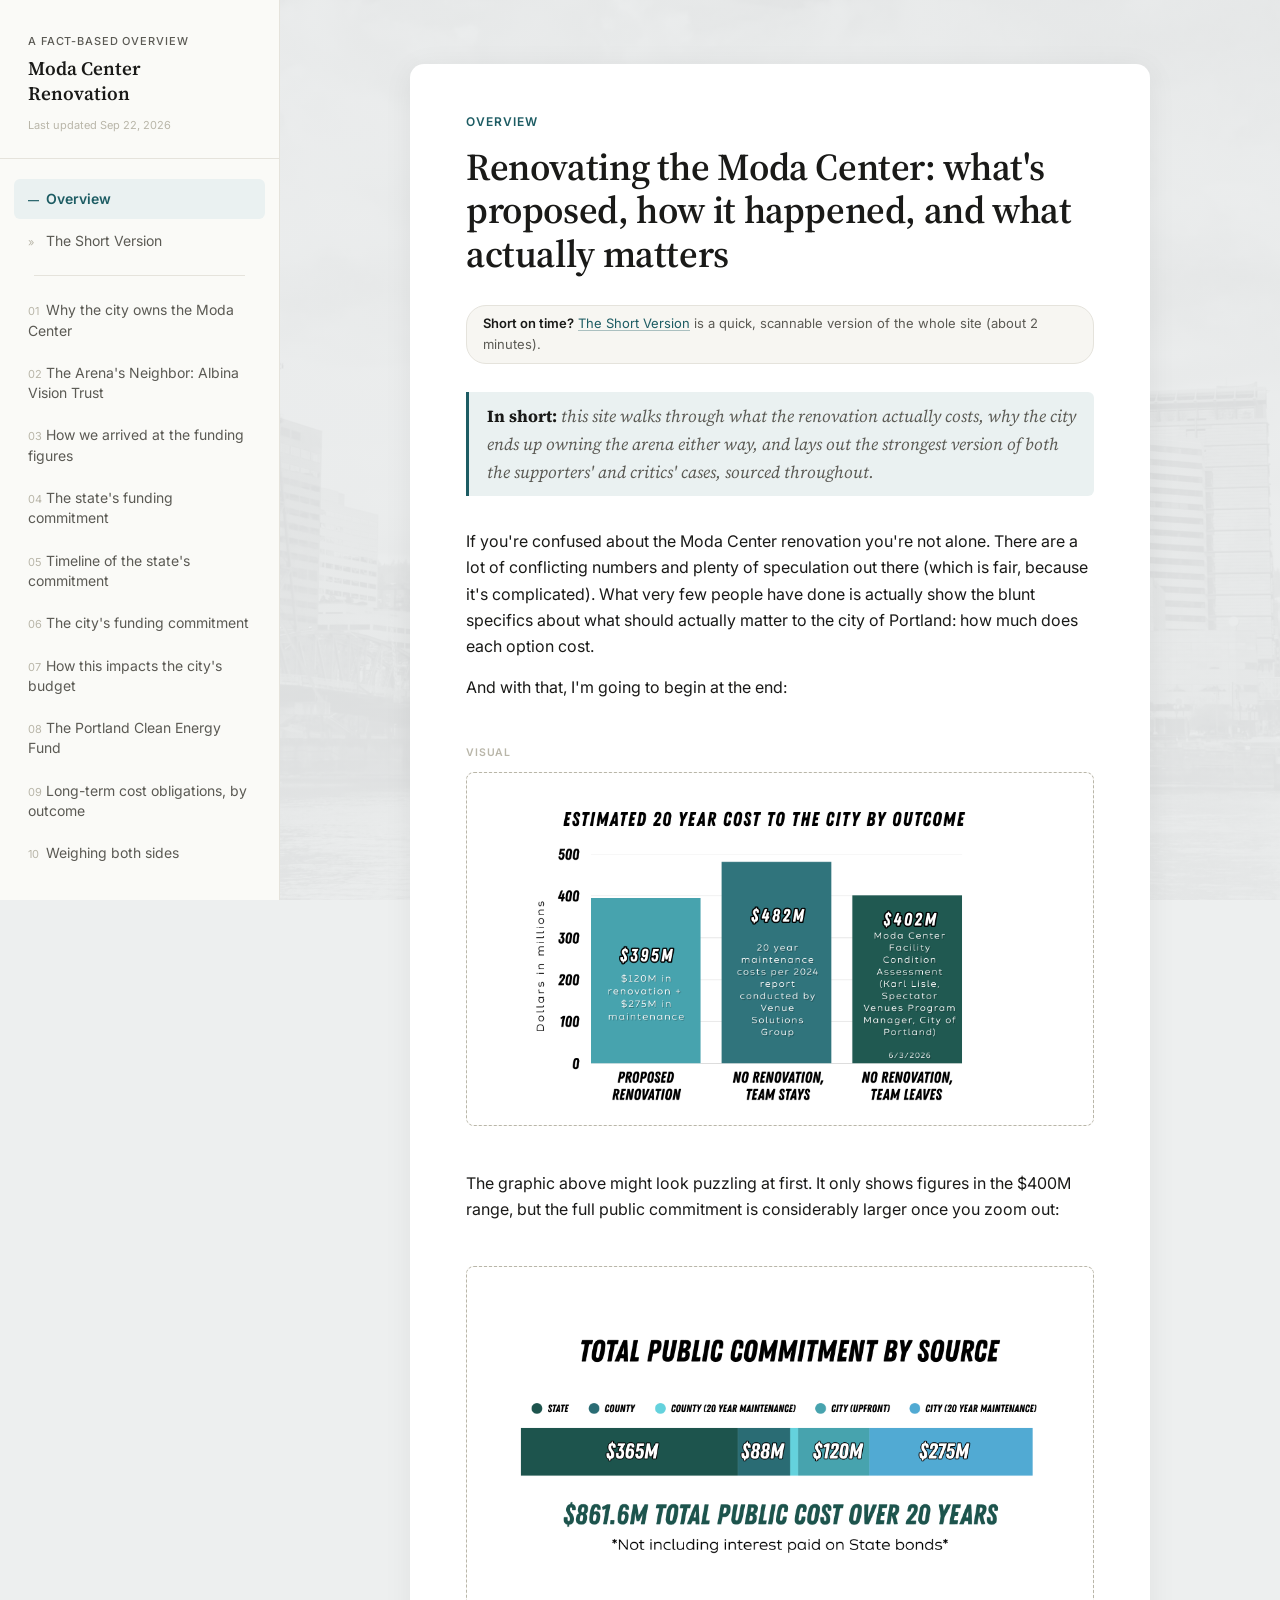
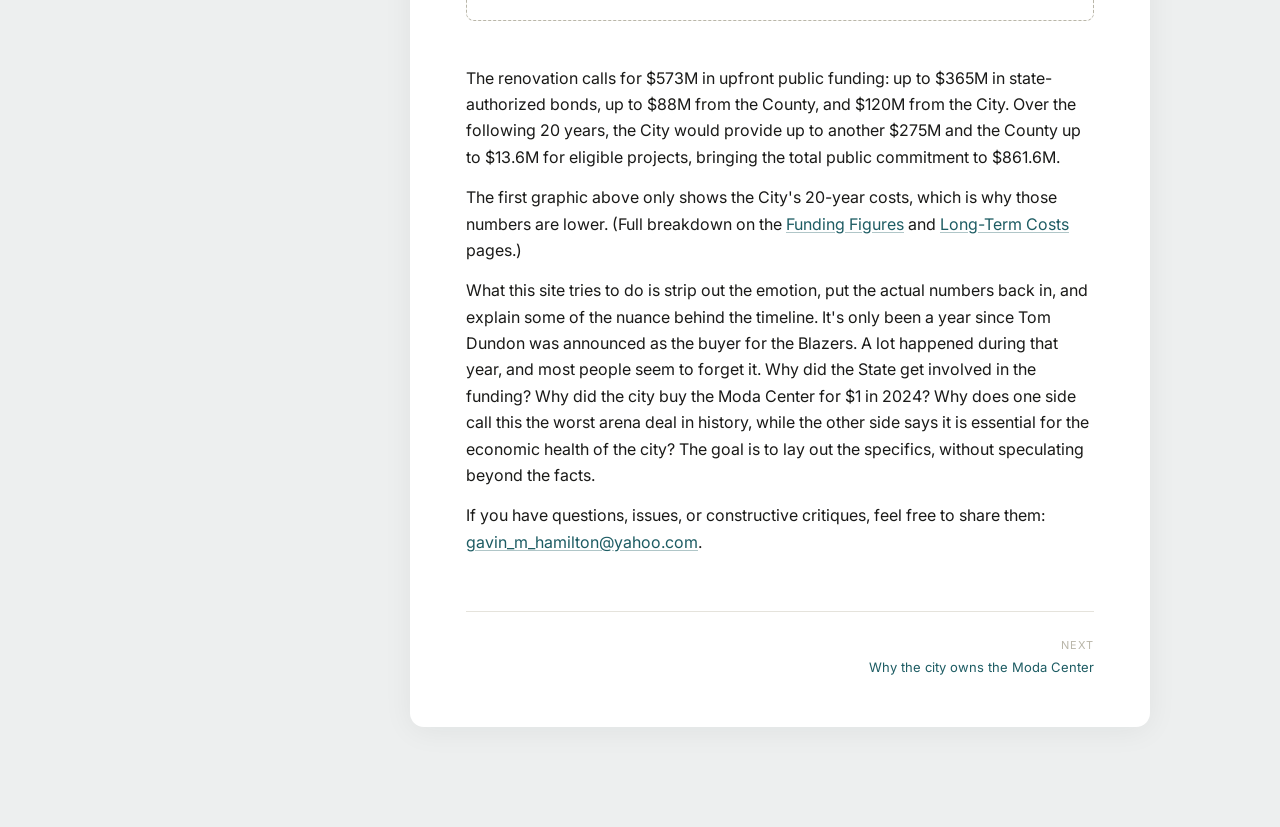
==== commit b7c2bb62: "Add files via upload" ====
--- a/index.html
+++ b/index.html
@@ -47,7 +47,7 @@
       <h1>Renovating the Moda Center: what's proposed, how it happened, and what actually matters</h1>
 
       <div class="readtime">
-        <span><strong>About 20 to 25 minutes</strong> to read the whole site. Short on time? <a href="short-version.html">The Short Version</a> is a quick, scannable version of the whole site (about 2 minutes).</span>
+        <span><strong>Short on time?</strong> <a href="short-version.html">The Short Version</a> is a quick, scannable version of the whole site (about 2 minutes).</span>
       </div>
 
       <div class="tldr">
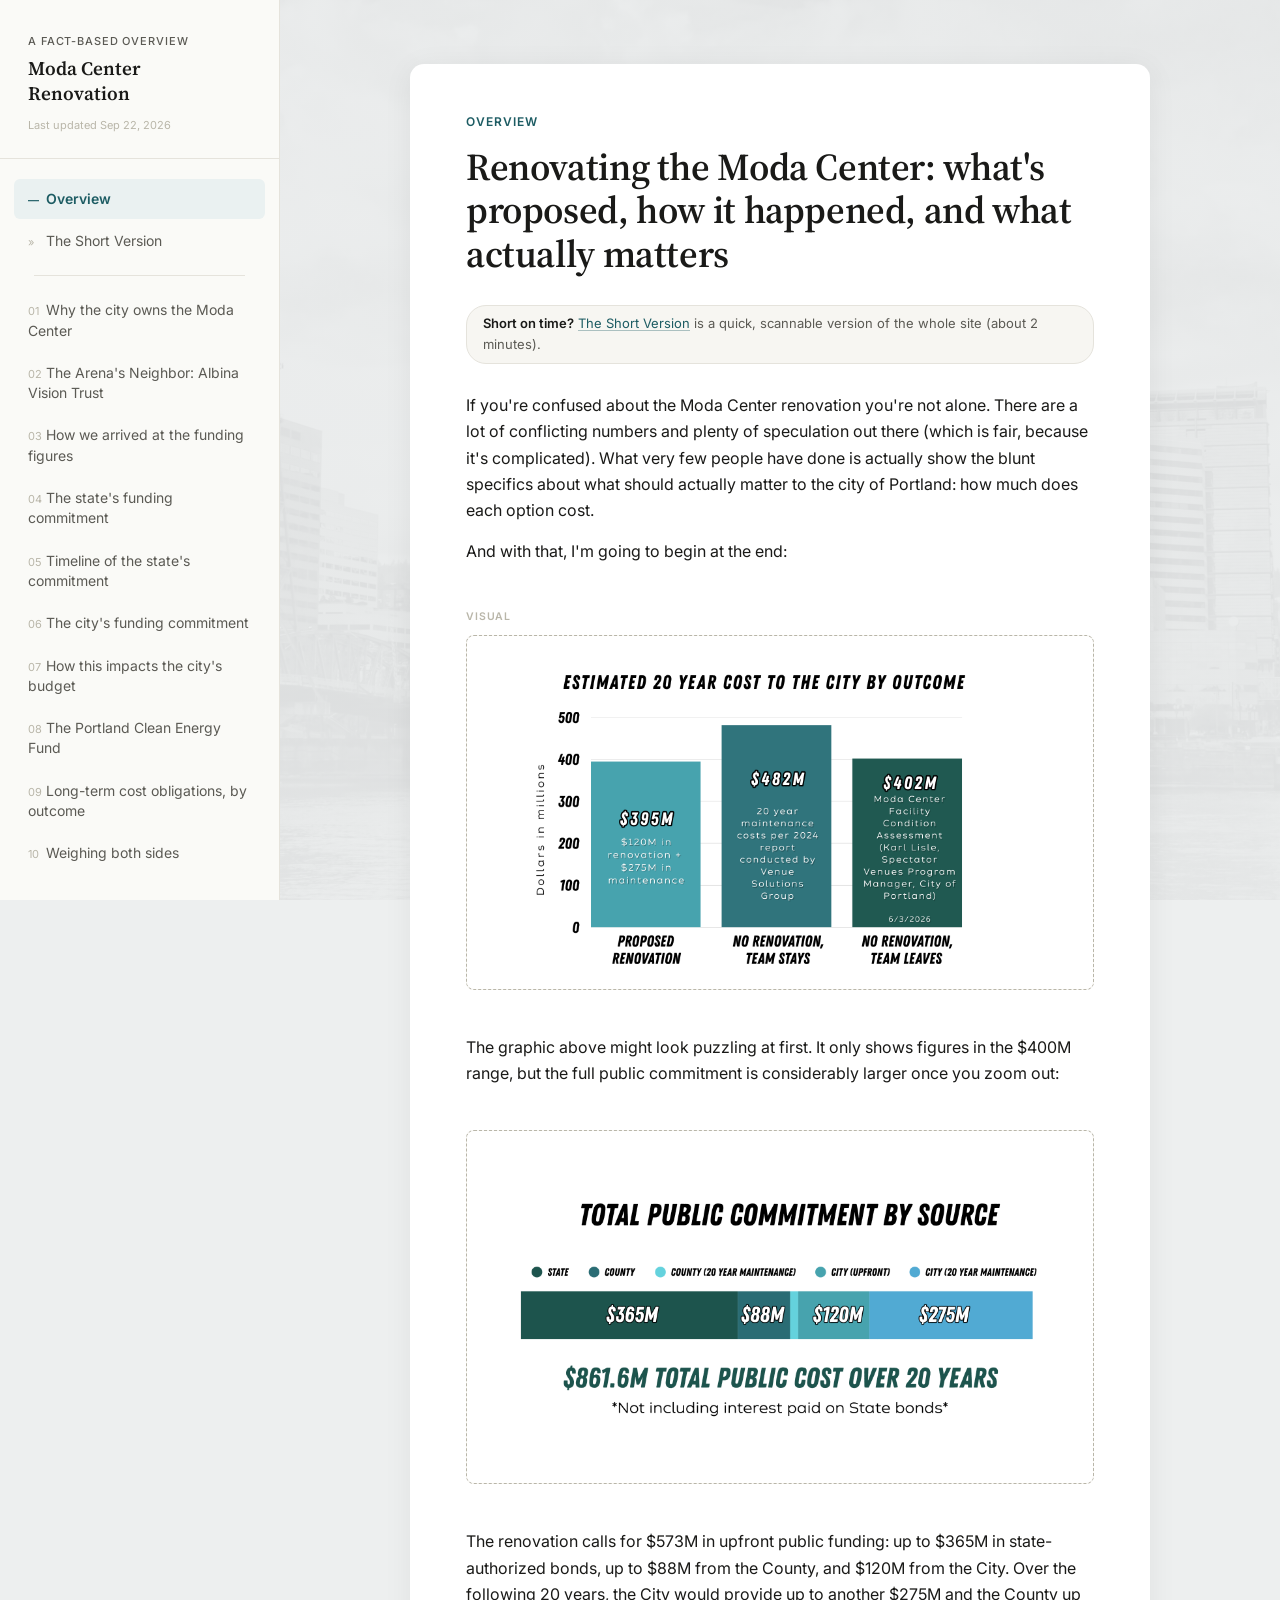
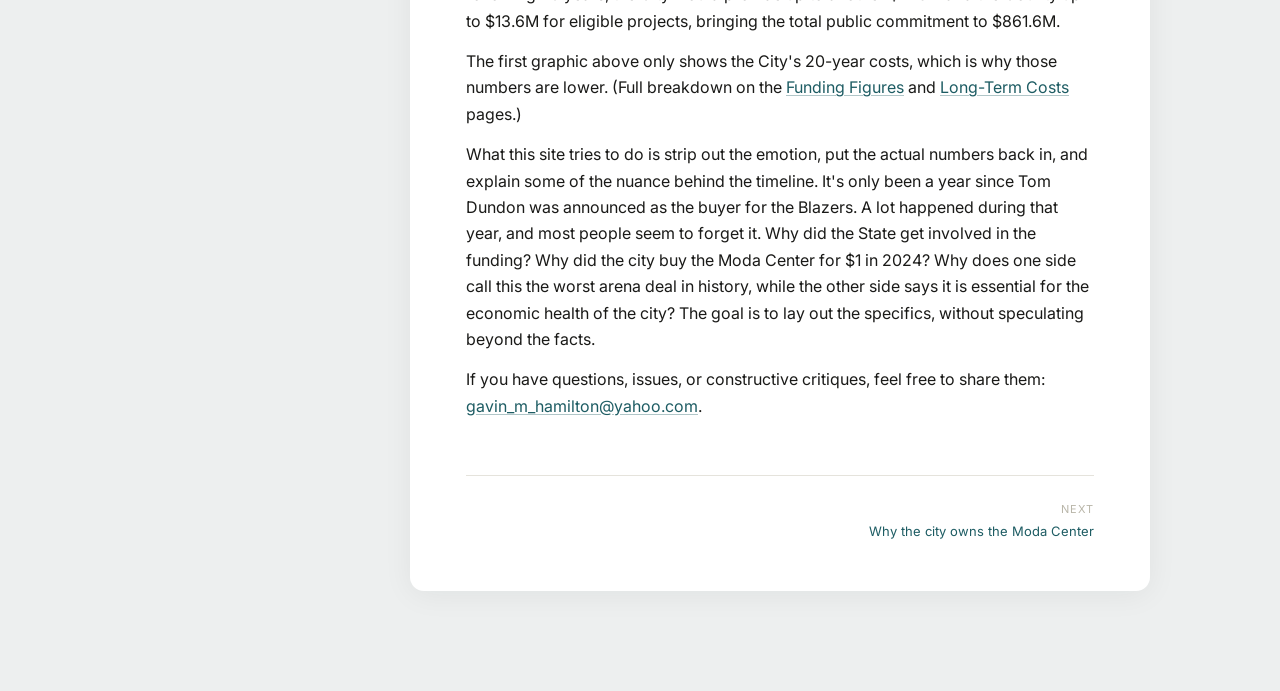
==== commit 5915bf88: "Add files via upload" ====
--- a/index.html
+++ b/index.html
@@ -50,10 +50,6 @@
         <span><strong>Short on time?</strong> <a href="short-version.html">The Short Version</a> is a quick, scannable version of the whole site (about 2 minutes).</span>
       </div>
 
-      <div class="tldr">
-        <strong>In short:</strong> this site walks through what the renovation actually costs, why the city ends up owning the arena either way, and lays out the strongest version of both the supporters' and critics' cases, sourced throughout.
-      </div>
-
       <div class="slot">
         <div class="intro-slot">
 <p>If you're confused about the Moda Center renovation you're not alone. There are a lot of conflicting numbers and plenty of speculation out there (which is fair, because it's complicated). What very few people have done is actually show the blunt specifics about what should actually matter to the city of Portland: how much does each option cost.</p>
